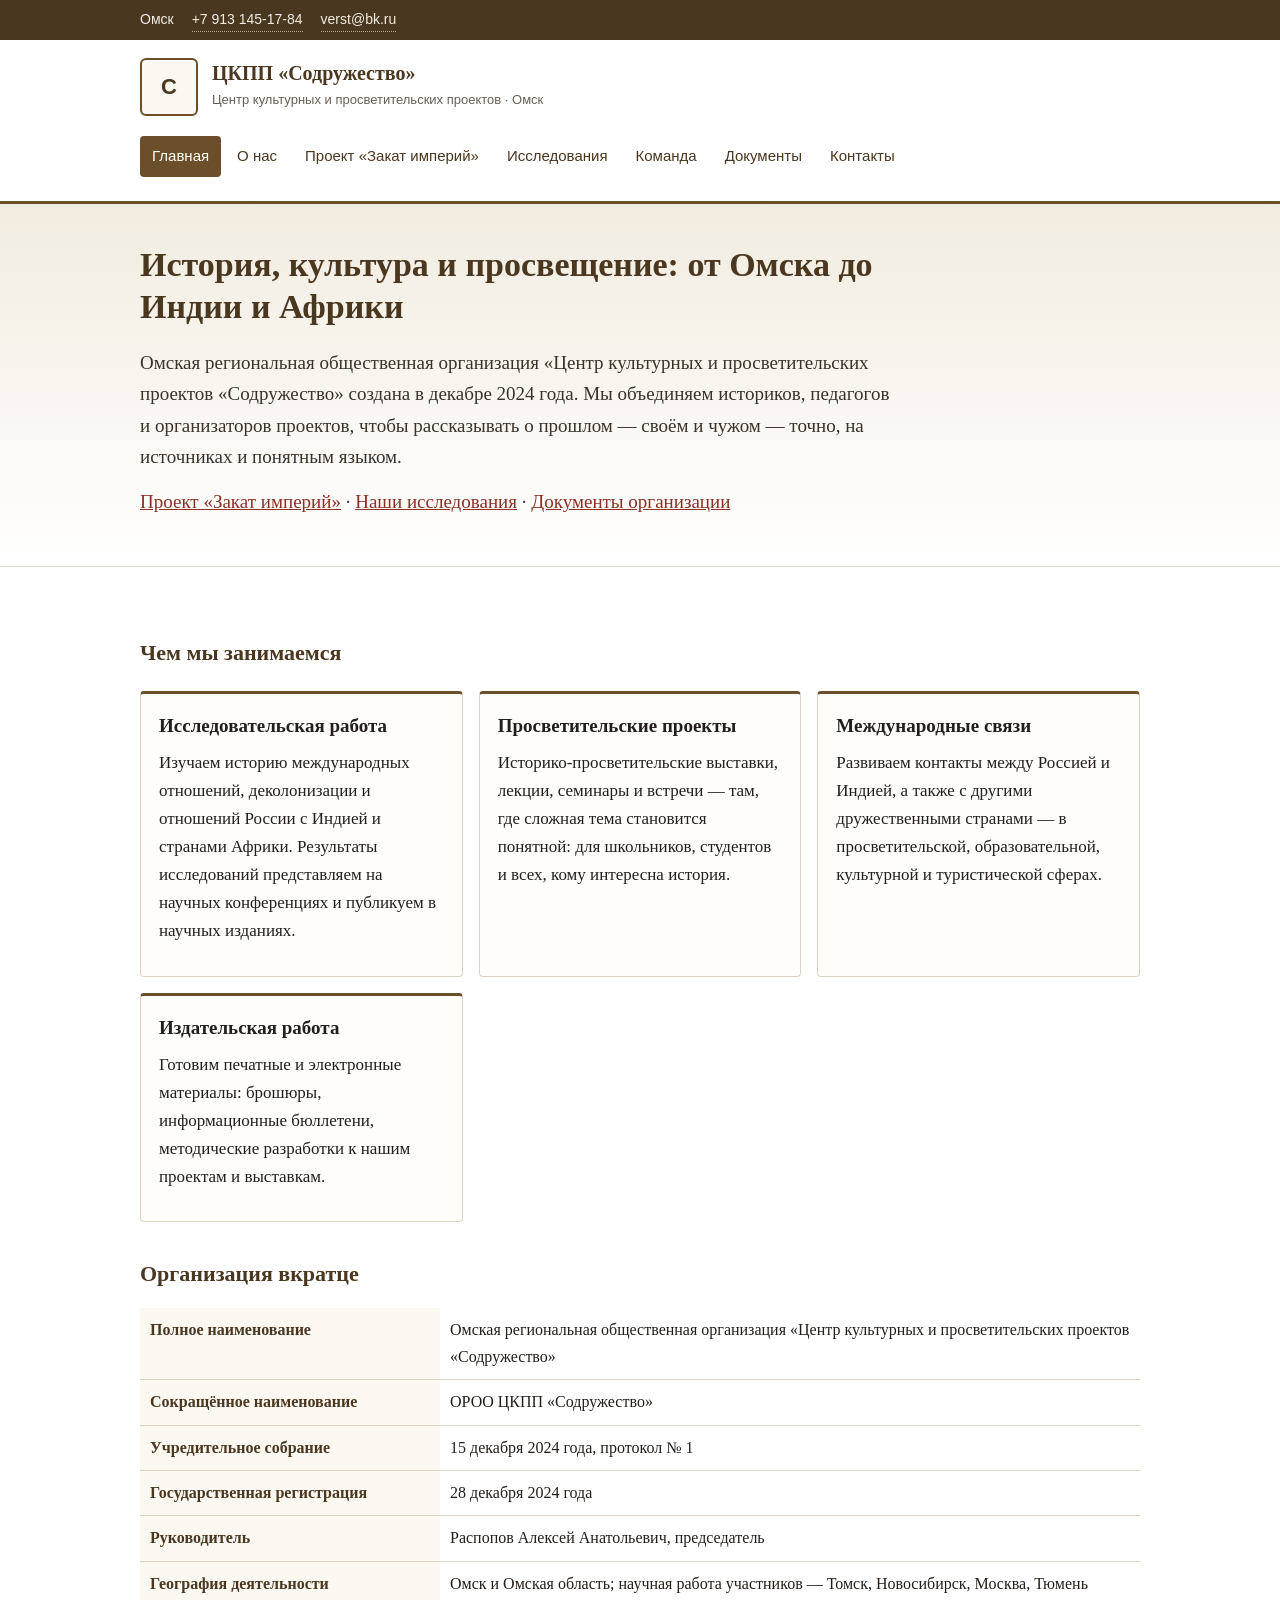
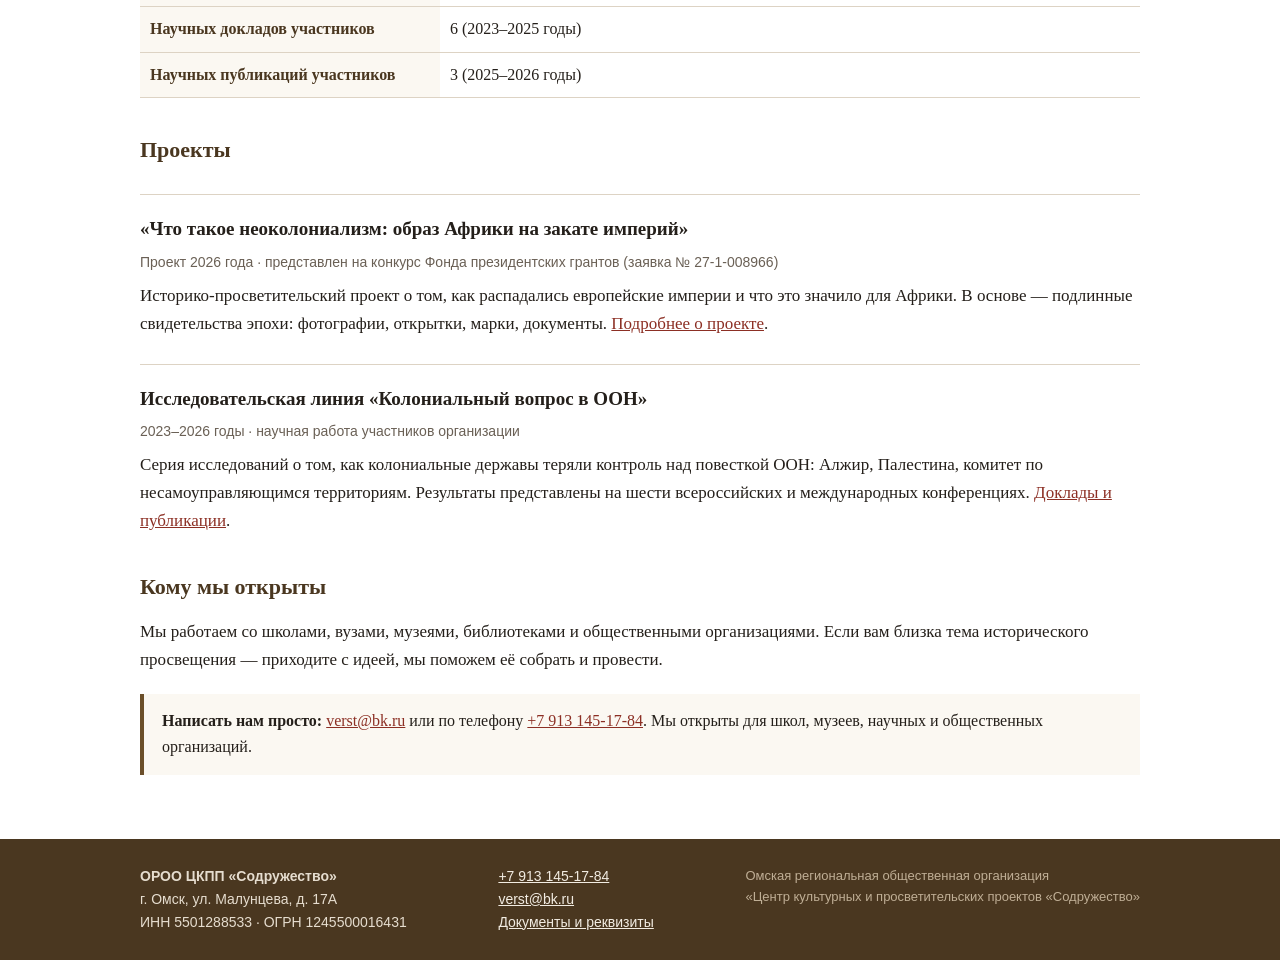
==== index.html @ d489b7aa "Сайт ОРОО ЦКПП Содружество: семь страниц, стили, реквизиты, исследования" ====
<!DOCTYPE html>
<html lang="ru">
<head>
<meta charset="utf-8">
<meta name="viewport" content="width=device-width, initial-scale=1">
<title>ОРОО «ЦКПП Содружество» — Центр культурных и просветительских проектов, Омск</title>
<meta name="description" content="Омская региональная общественная организация «Центр культурных и просветительских проектов Содружество»: историческое просвещение, исследовательская работа, культурные проекты и международные связи. Омск, с 2024 года.">
<meta name="keywords" content="ЦКПП Содружество Омск, центр культурных и просветительских проектов, историческое просвещение Омск, Закат империй, деколонизация, история Африки, общественная организация Омск">
<meta property="og:title" content="ОРОО «ЦКПП Содружество» — историческое просвещение и культурные проекты">
<meta property="og:description" content="Исследовательская работа, просветительские проекты и международные связи: история России, Индии и стран Африки.">
<meta property="og:type" content="website">
<link rel="stylesheet" href="style.css">
</head>
<body>

<div class="top">
  <div class="wrap">
    <span>Омск</span>
    <a href="tel:+79131451784">+7 913 145-17-84</a>
    <a href="mailto:verst@bk.ru">verst@bk.ru</a>
  </div>
</div>

<header class="site">
  <div class="wrap">
    <div class="brand">
      <span class="mark text" aria-hidden="true">С</span>
      <div>
        <b>ЦКПП «Содружество»</b>
        <span>Центр культурных и просветительских проектов · Омск</span>
      </div>
    </div>
    <nav class="main">
      <ul>
        <li><a href="index.html" aria-current="page">Главная</a></li>
        <li><a href="o-nas.html">О нас</a></li>
        <li><a href="proekt-zakat-imperiy.html">Проект «Закат империй»</a></li>
        <li><a href="issledovaniya.html">Исследования</a></li>
        <li><a href="komanda.html">Команда</a></li>
        <li><a href="dokumenty.html">Документы</a></li>
        <li><a href="kontakty.html">Контакты</a></li>
      </ul>
    </nav>
  </div>
</header>

<section class="hero">
  <div class="wrap">
    <h1>История, культура и просвещение: от Омска до Индии и Африки</h1>
    <p class="lead">Омская региональная общественная организация «Центр культурных и просветительских проектов «Содружество» создана в декабре 2024 года. Мы объединяем историков, педагогов и организаторов проектов, чтобы рассказывать о прошлом — своём и чужом — точно, на источниках и понятным языком.</p>
    <p><a href="proekt-zakat-imperiy.html">Проект «Закат империй»</a> · <a href="issledovaniya.html">Наши исследования</a> · <a href="dokumenty.html">Документы организации</a></p>
  </div>
</section>

<main>
  <div class="wrap">

    <h2>Чем мы занимаемся</h2>
    <div class="cards">
      <div class="card">
        <h3>Исследовательская работа</h3>
        <p>Изучаем историю международных отношений, деколонизации и отношений России с Индией и странами Африки. Результаты исследований представляем на научных конференциях и публикуем в научных изданиях.</p>
      </div>
      <div class="card">
        <h3>Просветительские проекты</h3>
        <p>Историко-просветительские выставки, лекции, семинары и встречи — там, где сложная тема становится понятной: для школьников, студентов и всех, кому интересна история.</p>
      </div>
      <div class="card">
        <h3>Международные связи</h3>
        <p>Развиваем контакты между Россией и Индией, а также с другими дружественными странами — в просветительской, образовательной, культурной и туристической сферах.</p>
      </div>
      <div class="card">
        <h3>Издательская работа</h3>
        <p>Готовим печатные и электронные материалы: брошюры, информационные бюллетени, методические разработки к нашим проектам и выставкам.</p>
      </div>
    </div>

    <h2>Организация вкратце</h2>
    <table class="facts">
      <tr><th>Полное наименование</th><td>Омская региональная общественная организация «Центр культурных и просветительских проектов «Содружество»</td></tr>
      <tr><th>Сокращённое наименование</th><td>ОРОО ЦКПП «Содружество»</td></tr>
      <tr><th>Учредительное собрание</th><td>15 декабря 2024 года, протокол № 1</td></tr>
      <tr><th>Государственная регистрация</th><td>28 декабря 2024 года</td></tr>
      <tr><th>Руководитель</th><td>Распопов Алексей Анатольевич, председатель</td></tr>
      <tr><th>География деятельности</th><td>Омск и Омская область; научная работа участников — Томск, Новосибирск, Москва, Тюмень</td></tr>
      <tr><th>Научных докладов участников</th><td>6 (2023–2025 годы)</td></tr>
      <tr><th>Научных публикаций участников</th><td>3 (2025–2026 годы)</td></tr>
    </table>

    <h2>Проекты</h2>

    <div class="project">
      <h3>«Что такое неоколониализм: образ Африки на закате империй»</h3>
      <div class="meta">Проект 2026 года · представлен на конкурс Фонда президентских грантов (заявка № 27-1-008966)</div>
      <p>Историко-просветительский проект о том, как распадались европейские империи и что это значило для Африки. В основе — подлинные свидетельства эпохи: фотографии, открытки, марки, документы. <a href="proekt-zakat-imperiy.html">Подробнее о проекте</a>.</p>
    </div>

    <div class="project">
      <h3>Исследовательская линия «Колониальный вопрос в ООН»</h3>
      <div class="meta">2023–2026 годы · научная работа участников организации</div>
      <p>Серия исследований о том, как колониальные державы теряли контроль над повесткой ООН: Алжир, Палестина, комитет по несамоуправляющимся территориям. Результаты представлены на шести всероссийских и международных конференциях. <a href="issledovaniya.html">Доклады и публикации</a>.</p>
    </div>

    <h2>Кому мы открыты</h2>
    <p>Мы работаем со школами, вузами, музеями, библиотеками и общественными организациями. Если вам близка тема исторического просвещения — приходите с идеей, мы поможем её собрать и провести.</p>

    <div class="note">
      <b>Написать нам просто:</b> <a href="mailto:verst@bk.ru">verst@bk.ru</a> или по телефону
      <a href="tel:+79131451784">+7 913 145-17-84</a>. Мы открыты для школ, музеев, научных
      и общественных организаций.
    </div>

  </div>
</main>

<footer class="site">
  <div class="wrap">
    <div>
      <b>ОРОО ЦКПП «Содружество»</b><br>
      г. Омск, ул. Малунцева, д. 17А<br>
      ИНН 5501288533 · ОГРН 1245500016431
    </div>
    <div>
      <a href="tel:+79131451784">+7 913 145-17-84</a><br>
      <a href="mailto:verst@bk.ru">verst@bk.ru</a><br>
      <a href="dokumenty.html">Документы и реквизиты</a>
    </div>
    <div class="small">
      Омская региональная общественная организация<br>
      «Центр культурных и просветительских проектов «Содружество»
    </div>
  </div>
</footer>

</body>
</html>
---- style.css ----
/* ОРОО «ЦКПП Содружество» — сайт организации. Без внешних библиотек и шрифтов. */

:root {
  --ink: #241f1a;
  --muted: #6a6055;
  --paper: #ffffff;
  --sand: #f6f2ea;
  --line: #ddd3c4;
  --brown: #6b4f2a;
  --brown-dark: #4a3720;
  --accent: #8c2f24;
}

* { box-sizing: border-box; }

html { scroll-behavior: smooth; }

body {
  margin: 0;
  font-family: "PT Serif", Georgia, "Times New Roman", serif;
  font-size: 17px;
  line-height: 1.65;
  color: var(--ink);
  background: var(--sand);
}

img { max-width: 100%; height: auto; display: block; }

a { color: var(--accent); }

.wrap { max-width: 1040px; margin: 0 auto; padding: 0 20px; }

/* шапка */
.top {
  background: var(--brown-dark);
  color: #f2ece2;
  font-family: "Segoe UI", Tahoma, sans-serif;
  font-size: 14px;
}
.top .wrap { display: flex; flex-wrap: wrap; gap: 6px 18px; padding: 8px 20px; }
.top a { color: #f2ece2; text-decoration: none; border-bottom: 1px dotted #b9a888; }

header.site {
  background: var(--paper);
  border-bottom: 3px solid var(--brown);
}
header.site .wrap {
  display: flex;
  align-items: center;
  justify-content: space-between;
  gap: 20px;
  padding: 18px 20px;
  flex-wrap: wrap;
}
.brand { display: flex; align-items: center; gap: 14px; }
.brand .mark {
  width: auto; height: 65px; flex: 0 0 auto;
  display: block;
}
.brand b {
  display: block; font-size: 20px; line-height: 1.2; color: var(--brown-dark);
}
.brand span { font-family: "Segoe UI", Tahoma, sans-serif; font-size: 13px; color: var(--muted); }

nav.main { font-family: "Segoe UI", Tahoma, sans-serif; }
nav.main ul { list-style: none; display: flex; flex-wrap: wrap; gap: 4px; margin: 0; padding: 0; }
nav.main a {
  display: block; padding: 8px 12px; text-decoration: none;
  color: var(--brown-dark); border-radius: 4px; font-size: 15px;
}
nav.main a:hover { background: var(--sand); }
nav.main a[aria-current="page"] { background: var(--brown); color: #fff; }

/* содержимое */
main { background: var(--paper); }
main .wrap { padding: 34px 20px 44px; }

h1 { font-size: 30px; line-height: 1.25; margin: 0 0 18px; color: var(--brown-dark); }
h2 { font-size: 22px; margin: 34px 0 12px; color: var(--brown-dark); }
h3 { font-size: 19px; margin: 24px 0 8px; }
p { margin: 0 0 14px; }
ul, ol { margin: 0 0 16px; padding-left: 22px; }
li { margin-bottom: 6px; }
.lead { font-size: 19px; color: #3b332a; }

/* первый экран */
.hero {
  background: linear-gradient(180deg, #f2ece0 0%, #ffffff 100%);
  border-bottom: 1px solid var(--line);
}
.hero .wrap { padding: 40px 20px 34px; }
.hero h1 { font-size: 34px; max-width: 780px; }
.hero p { max-width: 760px; font-size: 19px; color: #3b332a; }

/* карточки */
.cards { display: grid; grid-template-columns: repeat(auto-fit, minmax(240px, 1fr)); gap: 16px; margin: 20px 0 8px; }
.card {
  border: 1px solid var(--line);
  border-top: 3px solid var(--brown);
  border-radius: 4px;
  padding: 16px 18px;
  background: #fffdf9;
}
.card h3 { margin-top: 0; }
.card .num { font-family: "Segoe UI", Tahoma, sans-serif; font-size: 26px; color: var(--accent); font-weight: 700; }

/* таблица фактов */
.facts { width: 100%; border-collapse: collapse; margin: 16px 0 22px; font-size: 16px; }
.facts th, .facts td { text-align: left; padding: 9px 10px; border-bottom: 1px solid var(--line); vertical-align: top; }
.facts th { width: 300px; font-weight: 600; color: var(--brown-dark); background: #fbf8f2; }

/* проекты */
.project { border-top: 1px solid var(--line); padding-top: 18px; margin-top: 26px; }
.project .meta { font-family: "Segoe UI", Tahoma, sans-serif; font-size: 14px; color: var(--muted); margin-bottom: 8px; }
.project h3 { margin: 0 0 6px; }

/* ссылки-списки */
.links { list-style: none; padding: 0; }
.links li { padding: 10px 0; border-bottom: 1px solid var(--line); }
.links a { text-decoration: none; }
.links a:hover { text-decoration: underline; }
.links .src { font-family: "Segoe UI", Tahoma, sans-serif; font-size: 13px; color: var(--muted); display: block; }

/* галерея */
.gallery { display: grid; grid-template-columns: repeat(auto-fit, minmax(220px, 1fr)); gap: 12px; margin: 18px 0; }
.gallery figure { margin: 0; }
.gallery img { border-radius: 4px; }
.gallery figcaption { font-family: "Segoe UI", Tahoma, sans-serif; font-size: 13px; color: var(--muted); padding-top: 6px; }

/* плашка-заглушка, если фото ещё не добавлено */
.slot {
  border: 2px dashed var(--line);
  border-radius: 4px;
  min-height: 160px;
  display: flex; align-items: center; justify-content: center;
  color: var(--muted);
  font-family: "Segoe UI", Tahoma, sans-serif; font-size: 14px;
  text-align: center; padding: 14px;
  background: #fbf8f2;
}

/* выделение */
.note {
  background: #fbf8f2;
  border-left: 4px solid var(--brown);
  padding: 14px 18px;
  margin: 20px 0;
  font-size: 16px;
}

/* подвал */
footer.site {
  background: var(--brown-dark);
  color: #e6ddcf;
  font-family: "Segoe UI", Tahoma, sans-serif;
  font-size: 14px;
}
footer.site .wrap { padding: 26px 20px; display: flex; flex-wrap: wrap; gap: 18px; justify-content: space-between; }
footer.site a { color: #f2ece2; }
footer.site .small { color: #bfae95; font-size: 13px; }

@media (max-width: 700px) {
  body { font-size: 16px; }
  h1 { font-size: 25px; }
  .hero h1 { font-size: 27px; }
  .facts th { width: auto; display: block; border-bottom: none; padding-bottom: 2px; }
  .facts td { display: block; padding-top: 0; }
}

/* знак организации без картинки — текстовый */
.brand .mark.text {
  width: 58px; height: 58px; flex: 0 0 auto;
  display: flex; align-items: center; justify-content: center;
  border: 2px solid var(--brown); border-radius: 6px;
  color: var(--brown-dark); font-weight: 700; font-size: 22px;
  font-family: "Segoe UI", Tahoma, sans-serif;
  background: #fbf8f2;
}
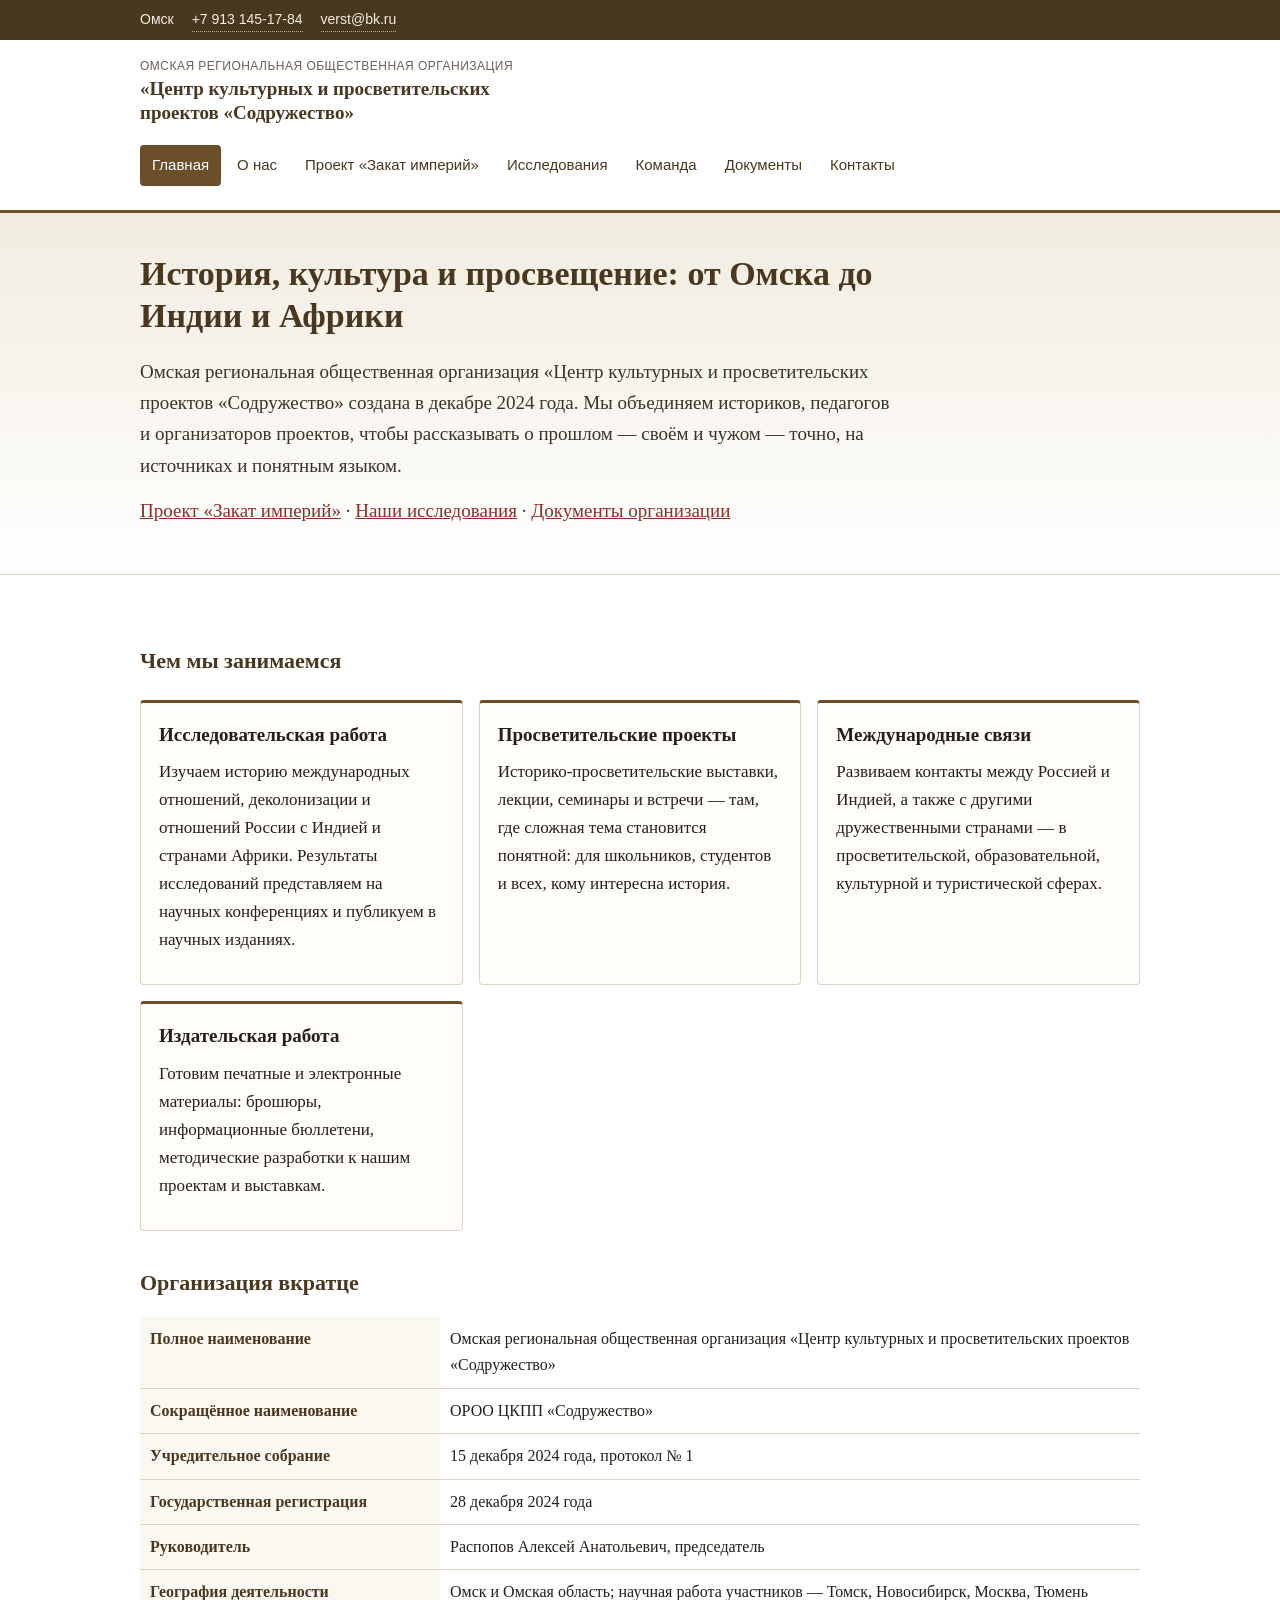
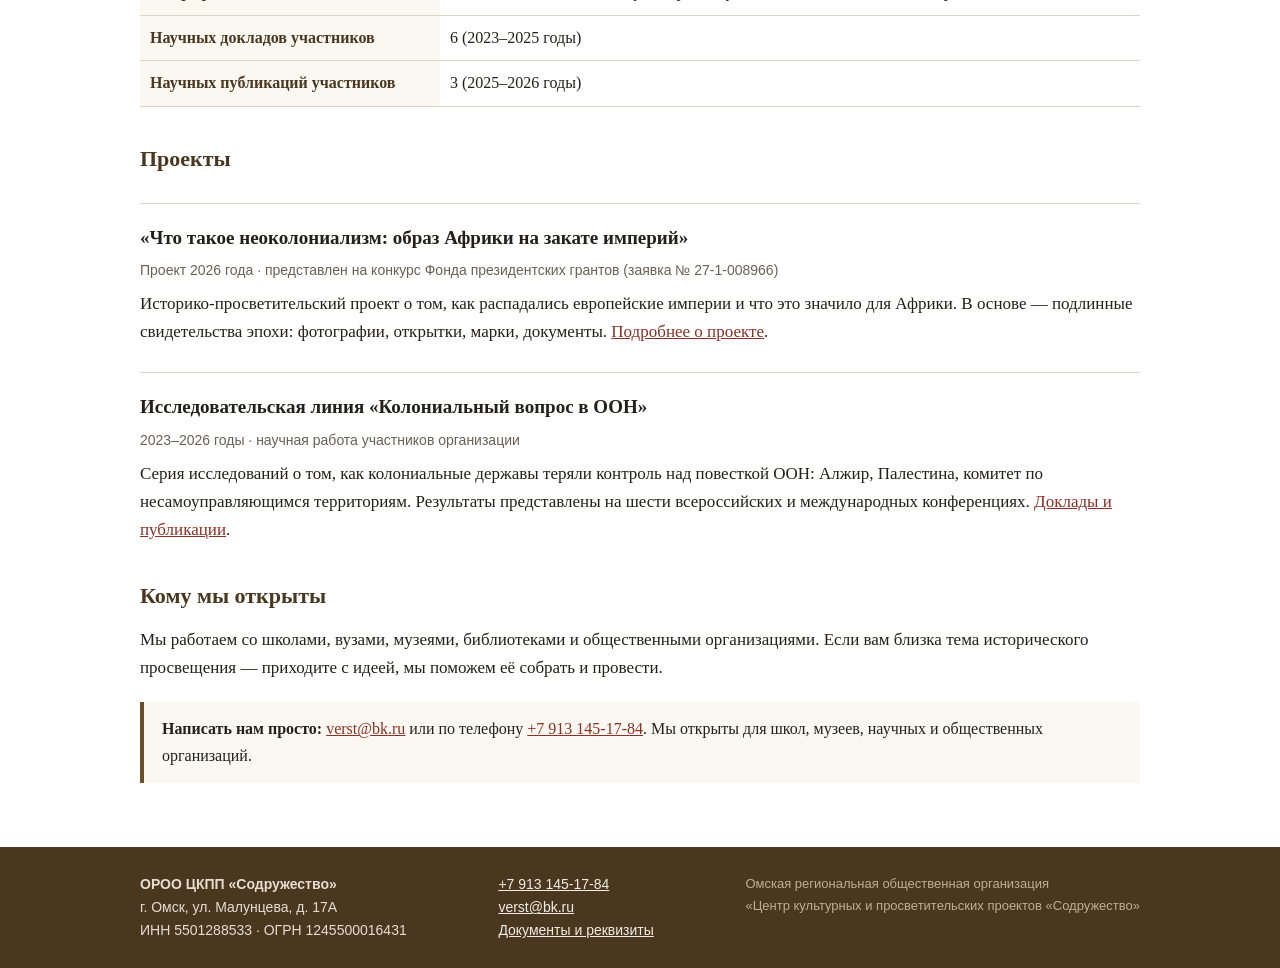
==== commit 2b3217ec: "Шапка: убран текстовый знак, выведено полное наименование организации" ====
--- a/index.html
+++ b/index.html
@@ -24,11 +24,8 @@
 <header class="site">
   <div class="wrap">
     <div class="brand">
-      <span class="mark text" aria-hidden="true">С</span>
-      <div>
-        <b>ЦКПП «Содружество»</b>
-        <span>Центр культурных и просветительских проектов · Омск</span>
-      </div>
+      <span class="legal">Омская региональная общественная организация</span>
+      <b>«Центр культурных и просветительских проектов «Содружество»</b>
     </div>
     <nav class="main">
       <ul>
--- a/style.css
+++ b/style.css
@@ -52,15 +52,16 @@
   padding: 18px 20px;
   flex-wrap: wrap;
 }
-.brand { display: flex; align-items: center; gap: 14px; }
-.brand .mark {
-  width: auto; height: 65px; flex: 0 0 auto;
+.brand { display: block; max-width: 430px; }
+.brand .legal {
   display: block;
+  font-family: "Segoe UI", Tahoma, sans-serif;
+  font-size: 12px; line-height: 1.35; letter-spacing: .04em;
+  text-transform: uppercase; color: var(--muted); margin-bottom: 3px;
 }
 .brand b {
-  display: block; font-size: 20px; line-height: 1.2; color: var(--brown-dark);
+  display: block; font-size: 19px; line-height: 1.25; color: var(--brown-dark);
 }
-.brand span { font-family: "Segoe UI", Tahoma, sans-serif; font-size: 13px; color: var(--muted); }
 
 nav.main { font-family: "Segoe UI", Tahoma, sans-serif; }
 nav.main ul { list-style: none; display: flex; flex-wrap: wrap; gap: 4px; margin: 0; padding: 0; }
@@ -165,14 +166,7 @@
   .hero h1 { font-size: 27px; }
   .facts th { width: auto; display: block; border-bottom: none; padding-bottom: 2px; }
   .facts td { display: block; padding-top: 0; }
+  .brand { max-width: none; }
+  .brand b { font-size: 17px; }
+  .brand .legal { font-size: 11px; }
 }
-
-/* знак организации без картинки — текстовый */
-.brand .mark.text {
-  width: 58px; height: 58px; flex: 0 0 auto;
-  display: flex; align-items: center; justify-content: center;
-  border: 2px solid var(--brown); border-radius: 6px;
-  color: var(--brown-dark); font-weight: 700; font-size: 22px;
-  font-family: "Segoe UI", Tahoma, sans-serif;
-  background: #fbf8f2;
-}
